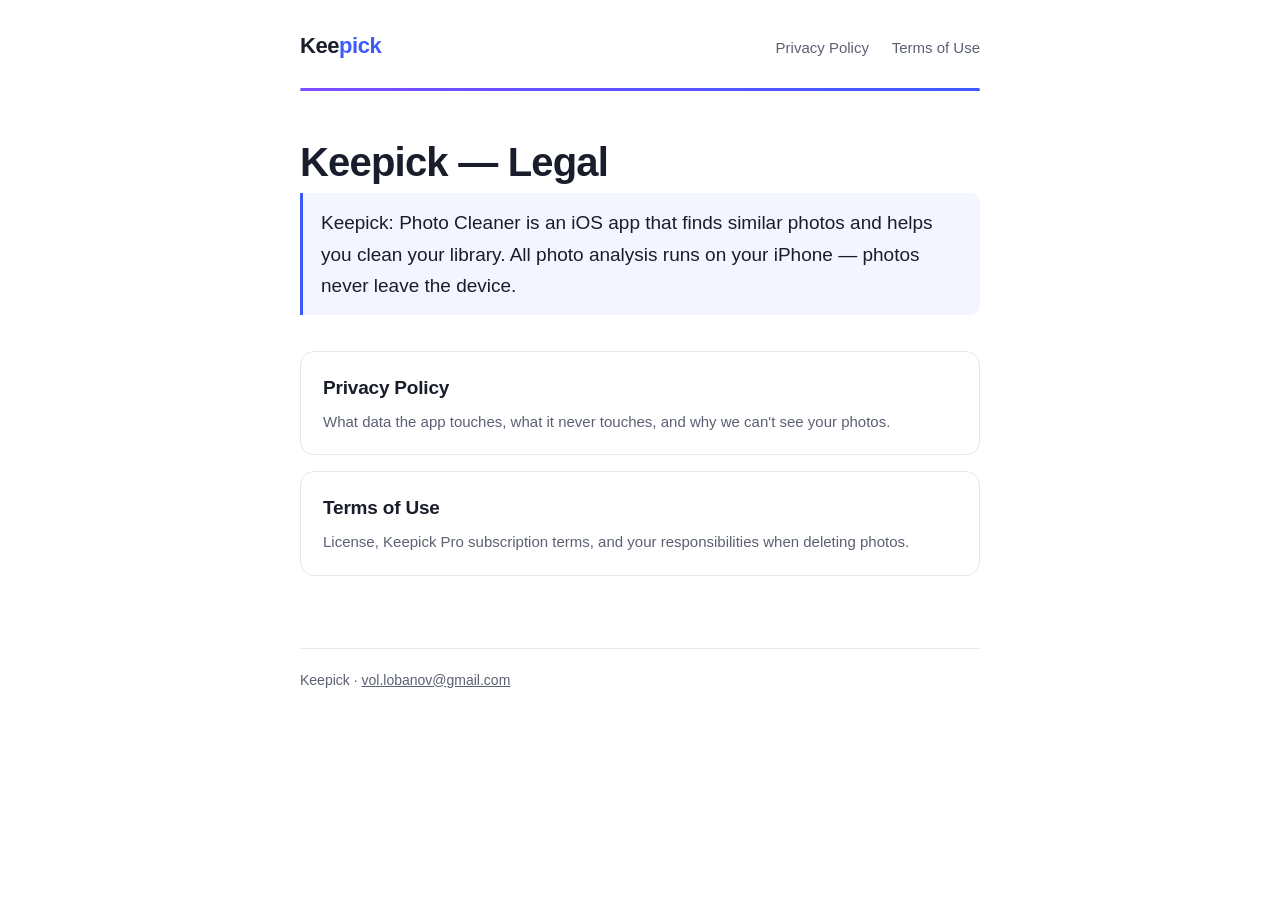
==== index.html @ 0975bb9a "Legal pages as a GitHub Pages site (index, privacy, terms)" ====
<!doctype html>
<html lang="en">
<head>
<meta charset="utf-8">
<meta name="viewport" content="width=device-width, initial-scale=1">
<title>Keepick — Legal</title>
<meta name="description" content="Privacy Policy and Terms of Use for Keepick: Photo Cleaner.">
<link rel="stylesheet" href="style.css">
</head>
<body>
<div class="wrap">
  <header class="site">
    <a class="wordmark" href="./">Kee<span>pick</span></a>
    <nav class="site">
      <a href="privacy.html">Privacy Policy</a>
      <a href="terms.html">Terms of Use</a>
    </nav>
  </header>
  <hr class="rule">

  <h1>Keepick — Legal</h1>
  <p class="lead">Keepick: Photo Cleaner is an iOS app that finds similar photos and helps you clean your library. All photo analysis runs on your iPhone — photos never leave the device.</p>

  <div class="cards">
    <a class="card" href="privacy.html">
      <h2>Privacy Policy</h2>
      <p>What data the app touches, what it never touches, and why we can't see your photos.</p>
    </a>
    <a class="card" href="terms.html">
      <h2>Terms of Use</h2>
      <p>License, Keepick Pro subscription terms, and your responsibilities when deleting photos.</p>
    </a>
  </div>

  <footer class="site">
    Keepick · <a href="mailto:vol.lobanov@gmail.com">vol.lobanov@gmail.com</a>
  </footer>
</div>
</body>
</html>
---- style.css ----
:root {
  color-scheme: light dark;
  --bg: #ffffff;
  --ink: #1a1d2b;
  --muted: #5b6172;
  --line: #e6e8f0;
  --accent: #3d5afe;
  --accent2: #7c4dff;
}
@media (prefers-color-scheme: dark) {
  :root {
    --bg: #12141f;
    --ink: #e9ebf5;
    --muted: #9aa1b8;
    --line: #2a2e42;
    --accent: #6c86ff;
    --accent2: #9d7bff;
  }
}
* { box-sizing: border-box; }
body {
  margin: 0;
  background: var(--bg);
  color: var(--ink);
  font: 17px/1.65 -apple-system, BlinkMacSystemFont, "Segoe UI", Roboto, sans-serif;
  padding: 0 20px 80px;
}
.wrap { max-width: 680px; margin: 0 auto; }
header.site {
  padding: 28px 0 0;
  display: flex;
  align-items: baseline;
  justify-content: space-between;
  gap: 16px;
  flex-wrap: wrap;
}
.wordmark {
  font-size: 22px;
  font-weight: 800;
  letter-spacing: -0.02em;
  text-decoration: none;
  color: var(--ink);
}
.wordmark span { color: var(--accent); }
nav.site a {
  color: var(--muted);
  text-decoration: none;
  font-size: 15px;
  margin-left: 18px;
}
nav.site a:hover { color: var(--accent); }
.rule {
  height: 3px;
  border: 0;
  border-radius: 2px;
  margin: 24px 0 48px;
  background: linear-gradient(90deg, var(--accent2), var(--accent));
}
h1 {
  font-size: clamp(30px, 6vw, 40px);
  line-height: 1.15;
  letter-spacing: -0.02em;
  margin: 0 0 8px;
}
.date { color: var(--muted); font-size: 15px; margin: 0 0 36px; }
h2 {
  font-size: 21px;
  letter-spacing: -0.01em;
  margin: 40px 0 10px;
}
p, li { color: var(--ink); }
p { margin: 0 0 14px; }
ul { margin: 0 0 14px; padding-left: 24px; }
li { margin-bottom: 6px; }
li::marker { color: var(--accent); }
a { color: var(--accent); }
strong { font-weight: 650; }
.lead {
  font-size: 19px;
  padding: 14px 18px;
  border-left: 3px solid var(--accent);
  background: color-mix(in srgb, var(--accent) 6%, var(--bg));
  border-radius: 0 10px 10px 0;
  margin: 0 0 32px;
}
footer.site {
  margin-top: 72px;
  padding-top: 20px;
  border-top: 1px solid var(--line);
  color: var(--muted);
  font-size: 14px;
}
footer.site a { color: var(--muted); }
.cards { display: grid; gap: 16px; margin-top: 36px; }
.card {
  display: block;
  padding: 20px 22px;
  border: 1px solid var(--line);
  border-radius: 14px;
  text-decoration: none;
  color: var(--ink);
}
.card:hover { border-color: var(--accent); }
.card h2 { margin: 0 0 6px; font-size: 19px; }
.card p { margin: 0; color: var(--muted); font-size: 15px; }
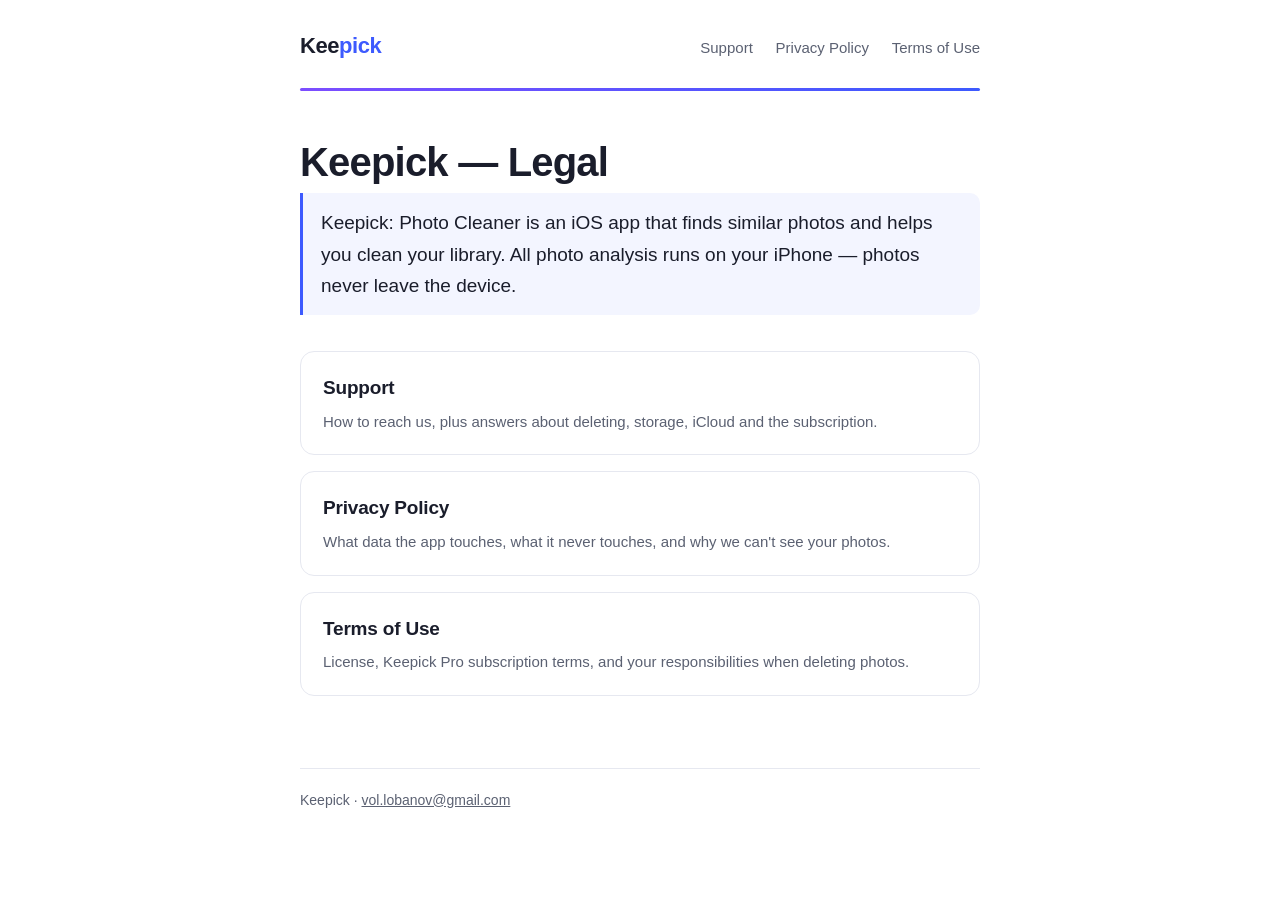
==== commit fa9384c4: "Support page (the App Store Support URL) Every app record needs a Support URL, and the site had only" ====
--- a/index.html
+++ b/index.html
@@ -12,6 +12,7 @@
   <header class="site">
     <a class="wordmark" href="./">Kee<span>pick</span></a>
     <nav class="site">
+      <a href="support.html">Support</a>
       <a href="privacy.html">Privacy Policy</a>
       <a href="terms.html">Terms of Use</a>
     </nav>
@@ -22,6 +23,10 @@
   <p class="lead">Keepick: Photo Cleaner is an iOS app that finds similar photos and helps you clean your library. All photo analysis runs on your iPhone — photos never leave the device.</p>
 
   <div class="cards">
+    <a class="card" href="support.html">
+      <h2>Support</h2>
+      <p>How to reach us, plus answers about deleting, storage, iCloud and the subscription.</p>
+    </a>
     <a class="card" href="privacy.html">
       <h2>Privacy Policy</h2>
       <p>What data the app touches, what it never touches, and why we can't see your photos.</p>
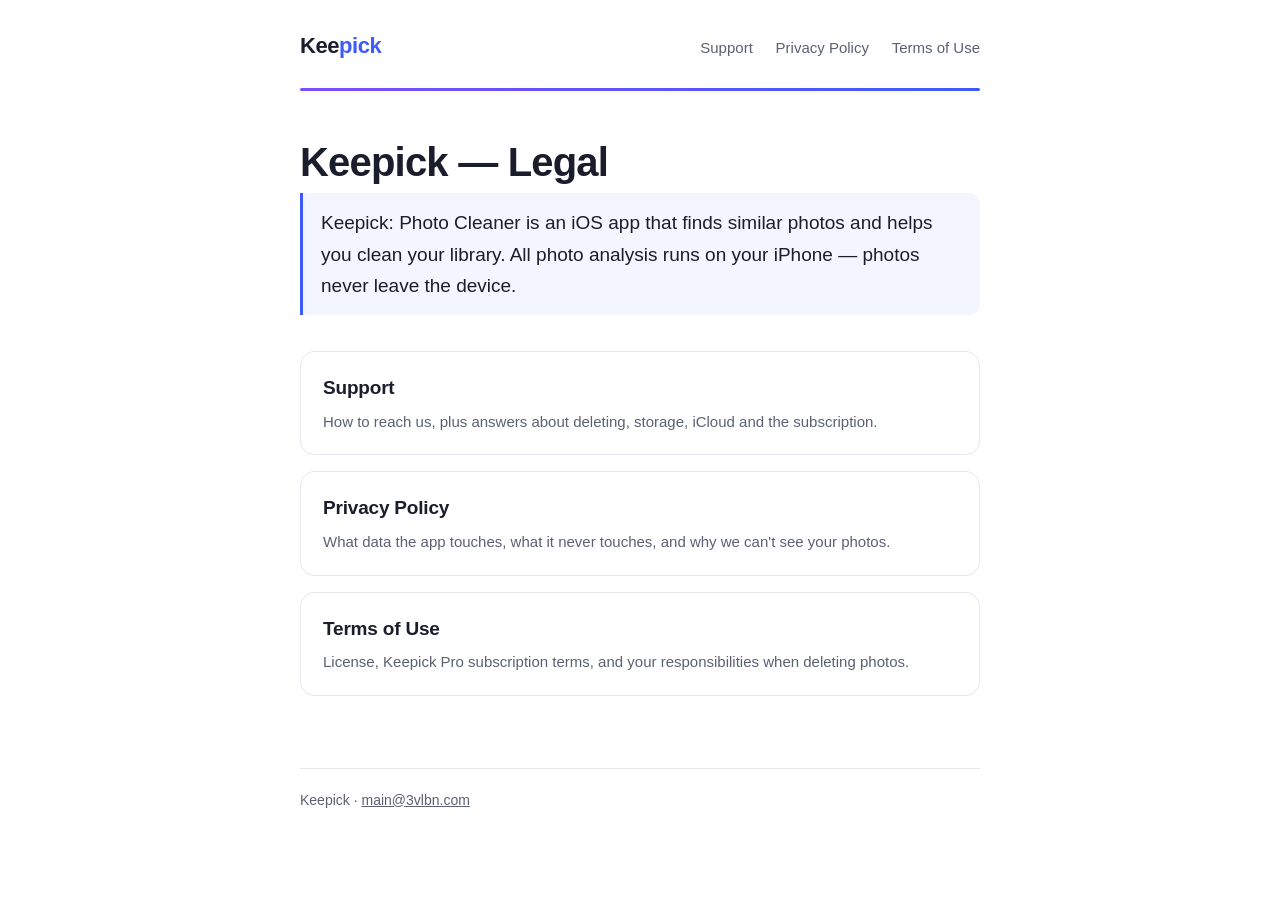
==== commit 16831ffc: "Contact address: main@3vlbn.com" ====
--- a/index.html
+++ b/index.html
@@ -38,7 +38,7 @@
   </div>
 
   <footer class="site">
-    Keepick · <a href="mailto:vol.lobanov@gmail.com">vol.lobanov@gmail.com</a>
+    Keepick · <a href="mailto:main@3vlbn.com">main@3vlbn.com</a>
   </footer>
 </div>
 </body>
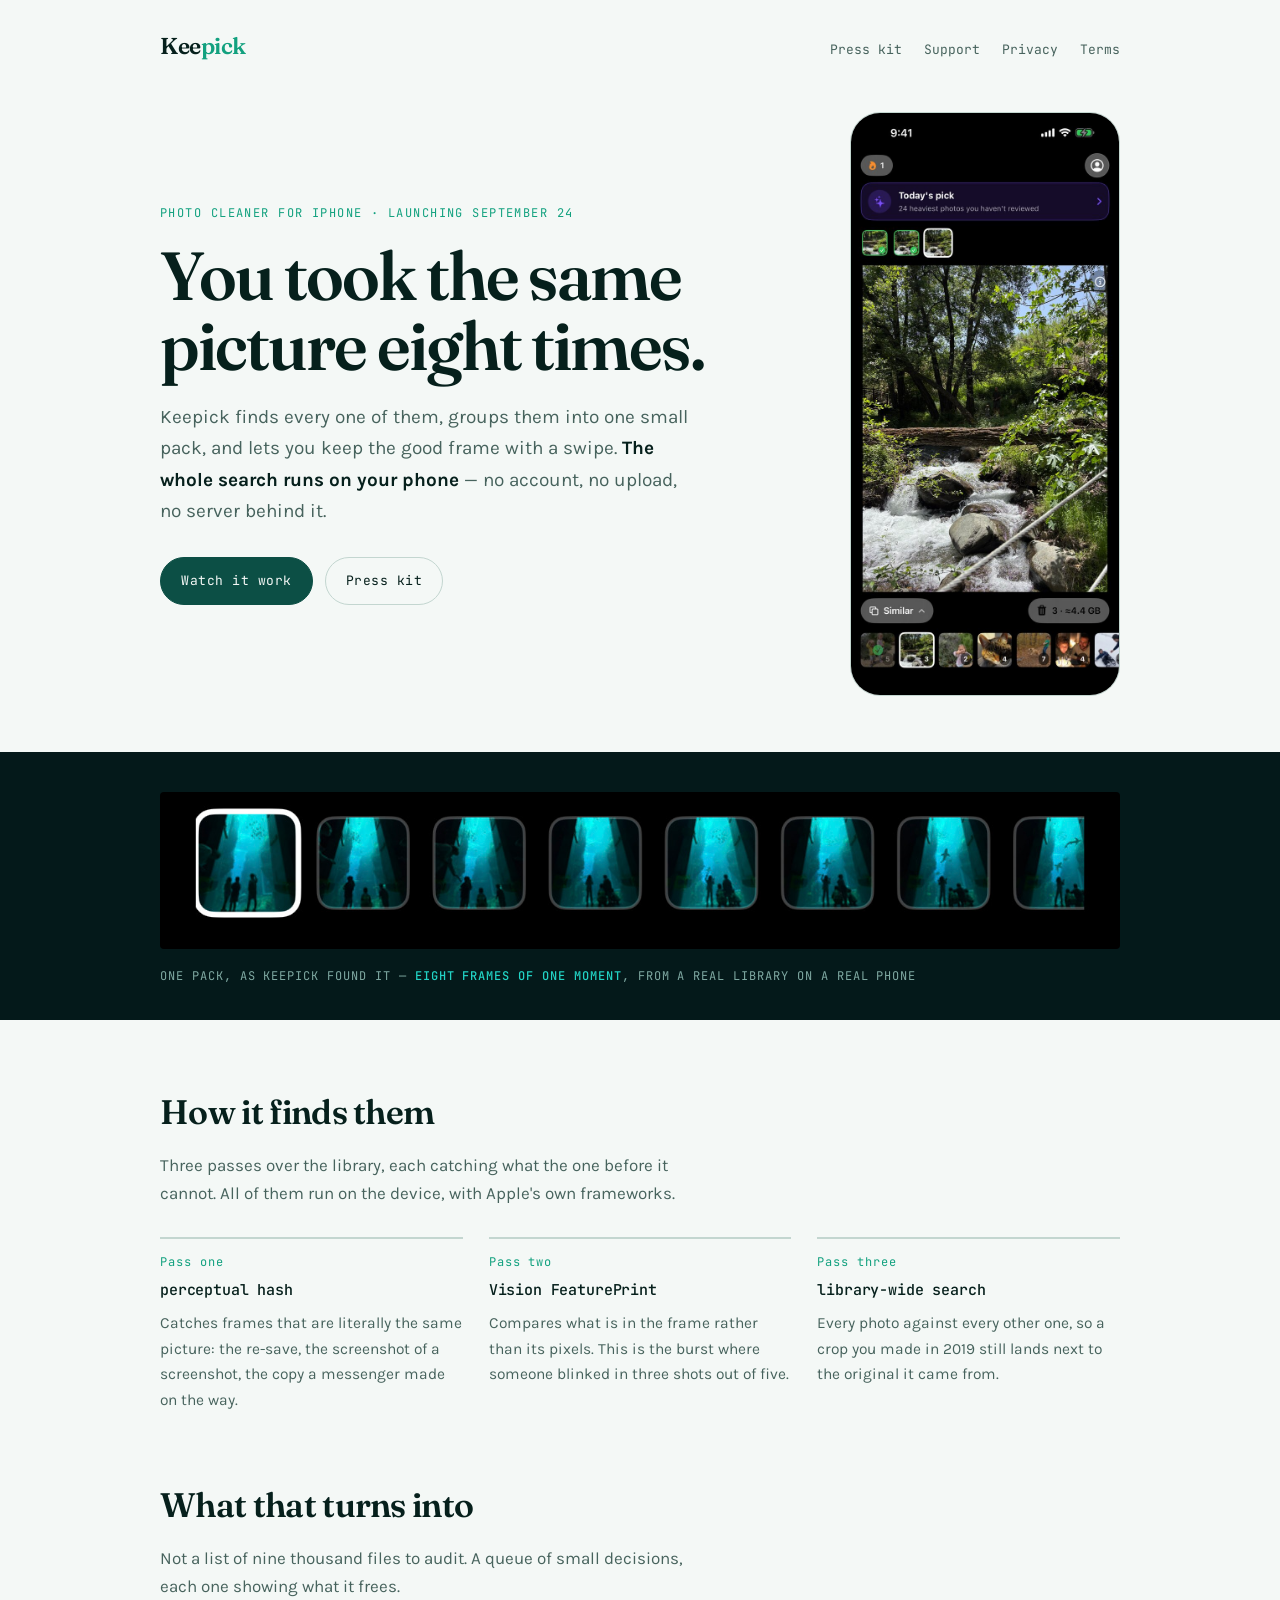
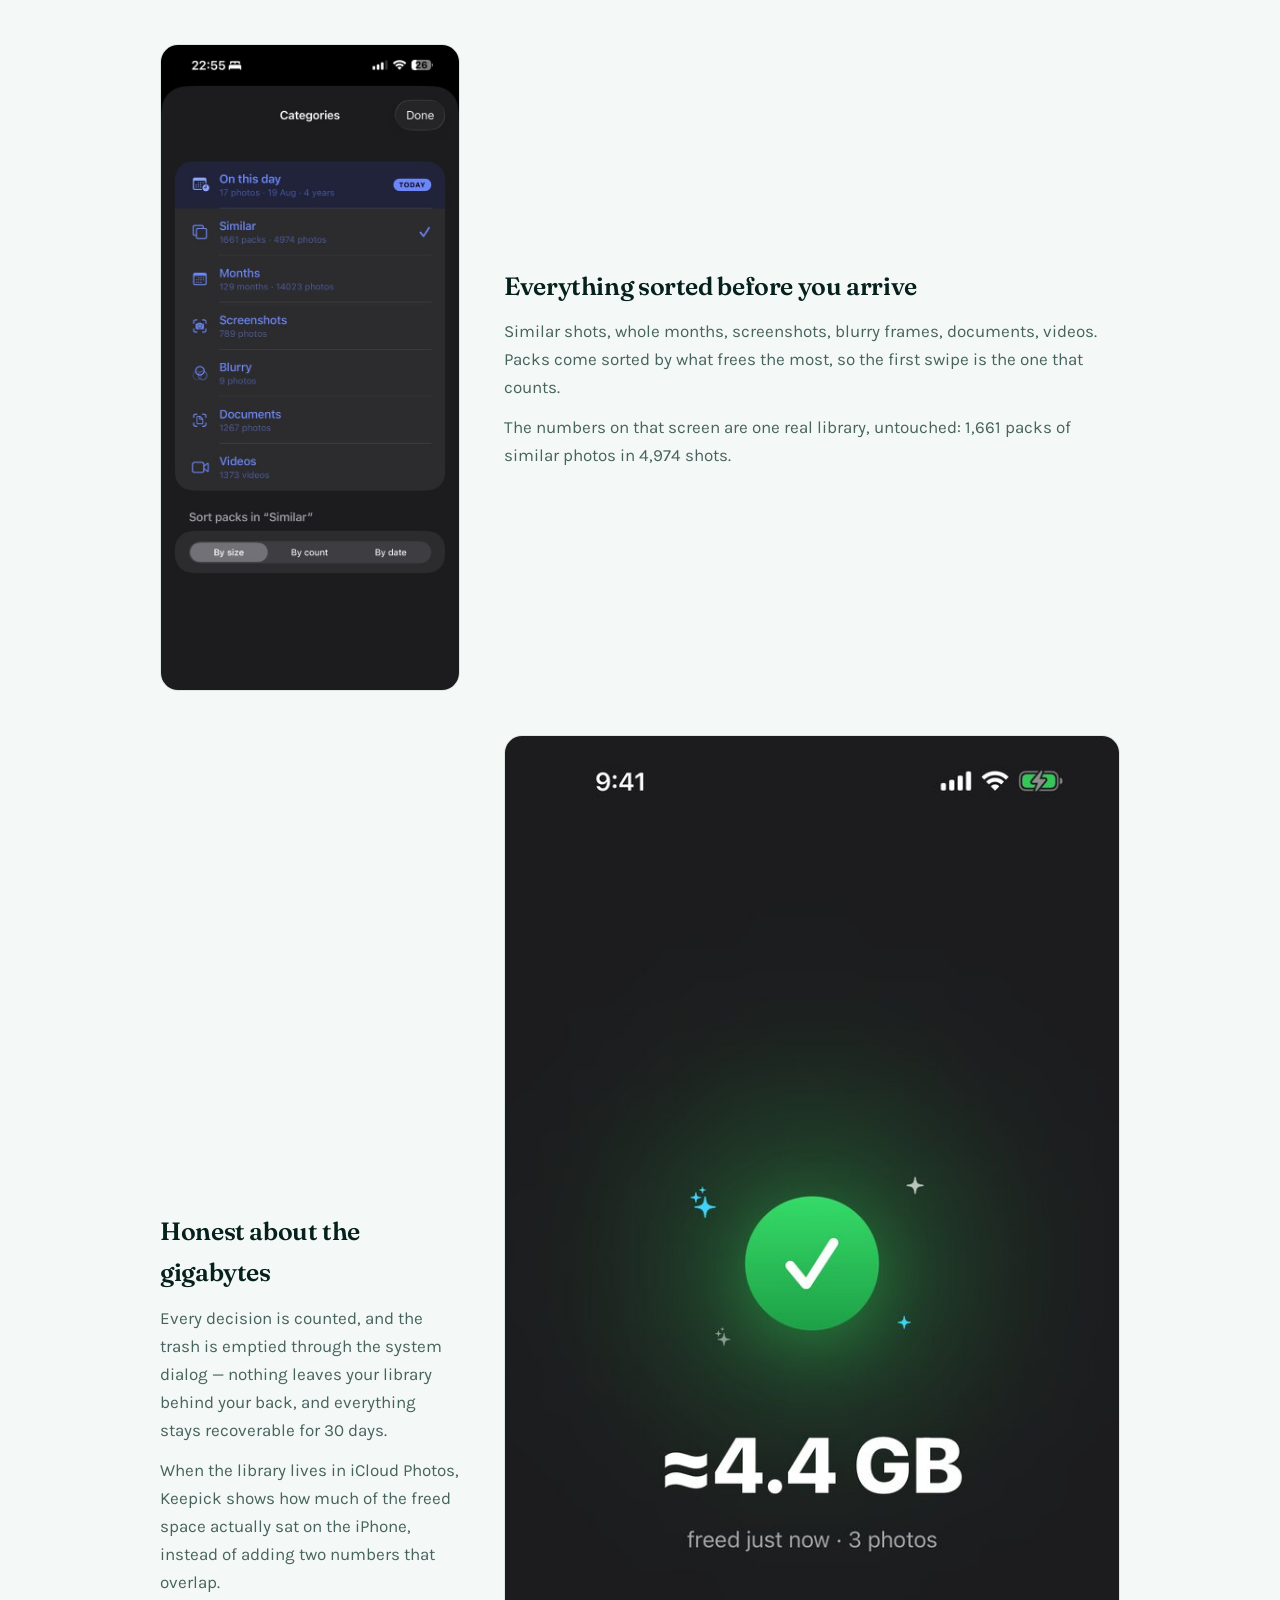
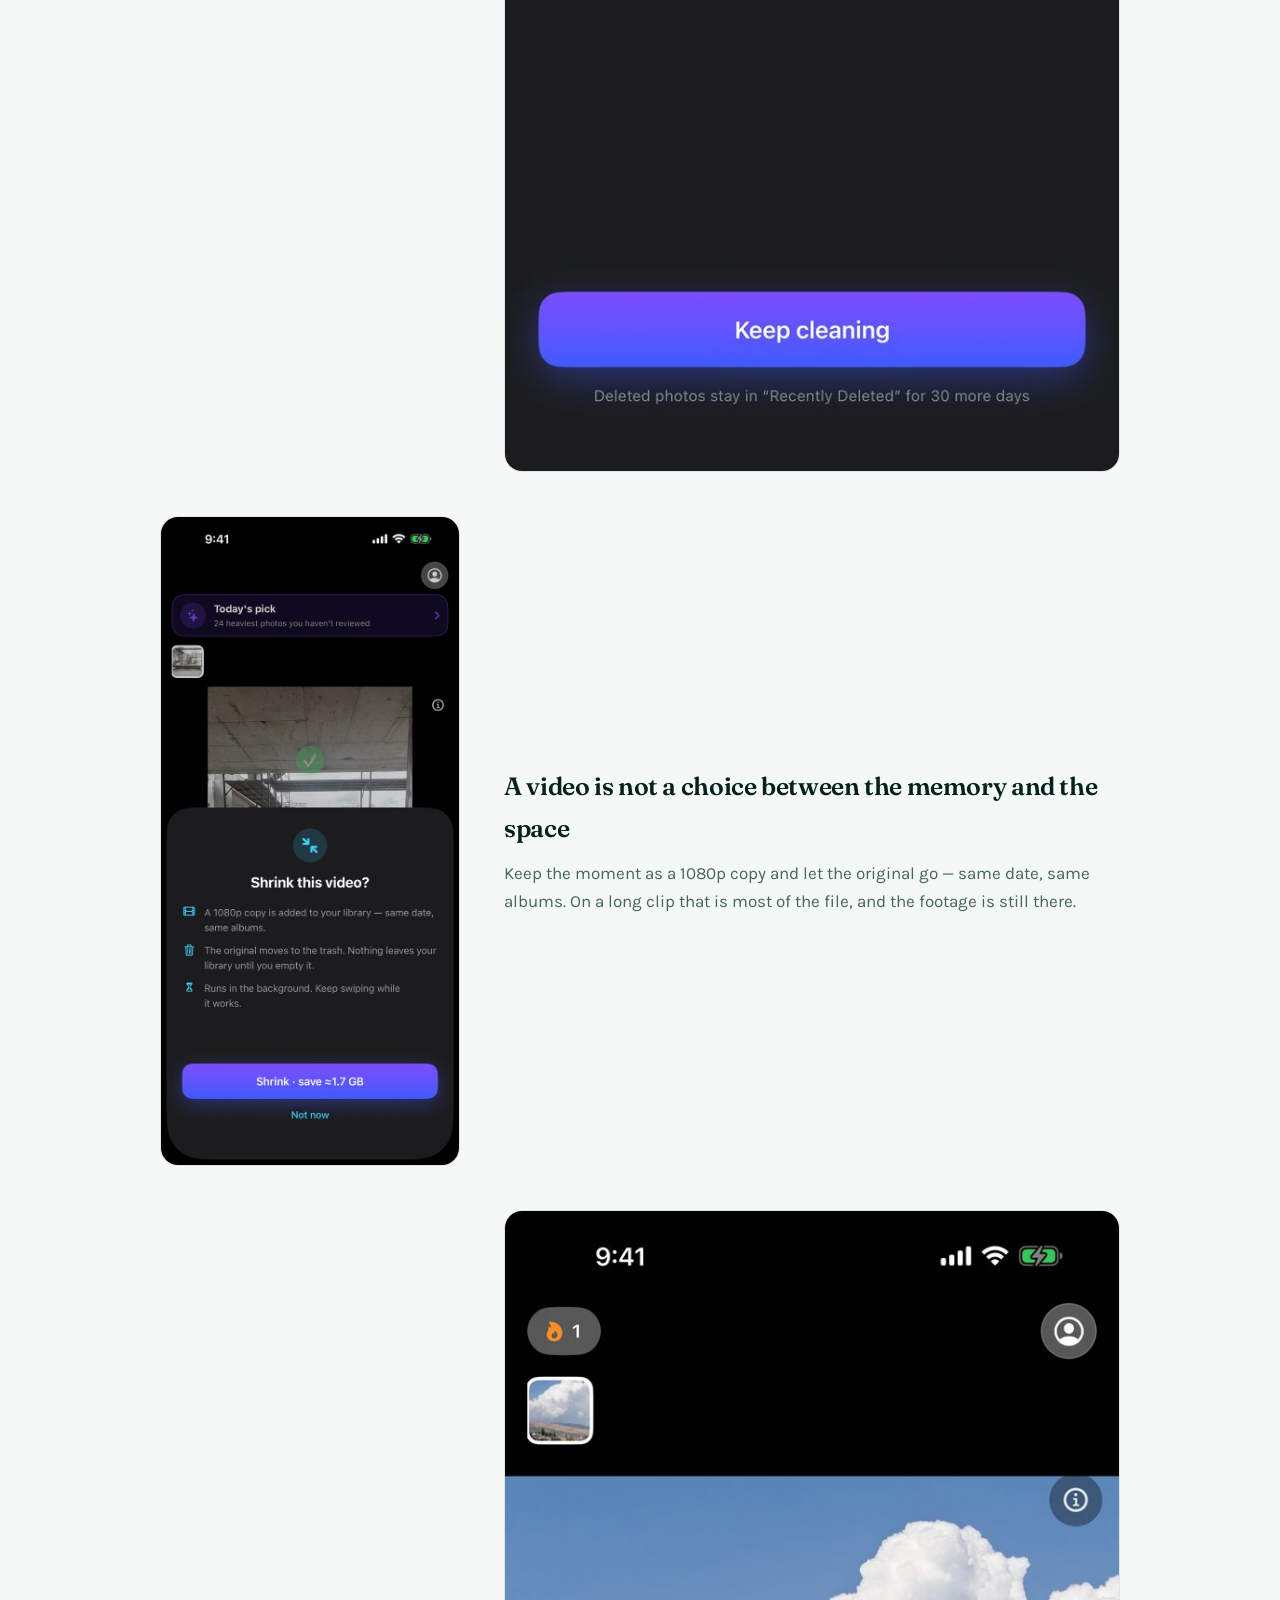
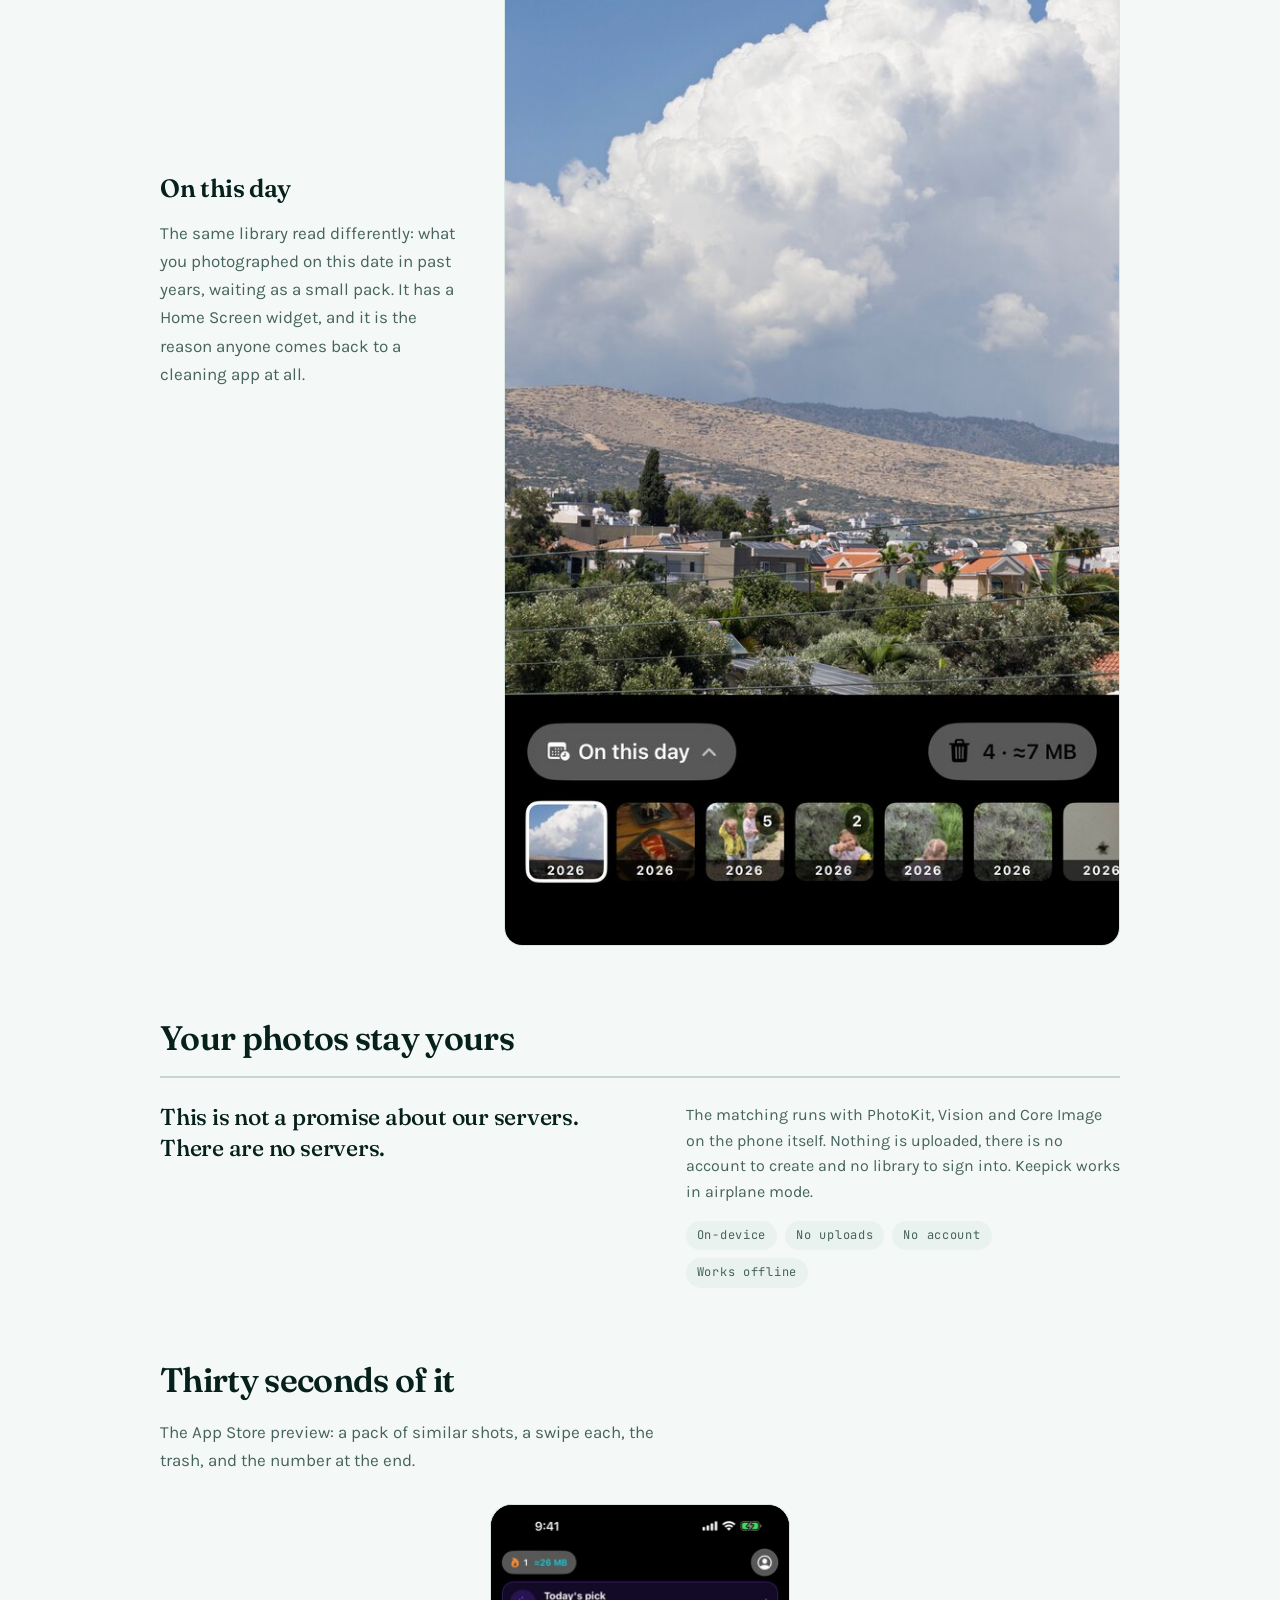
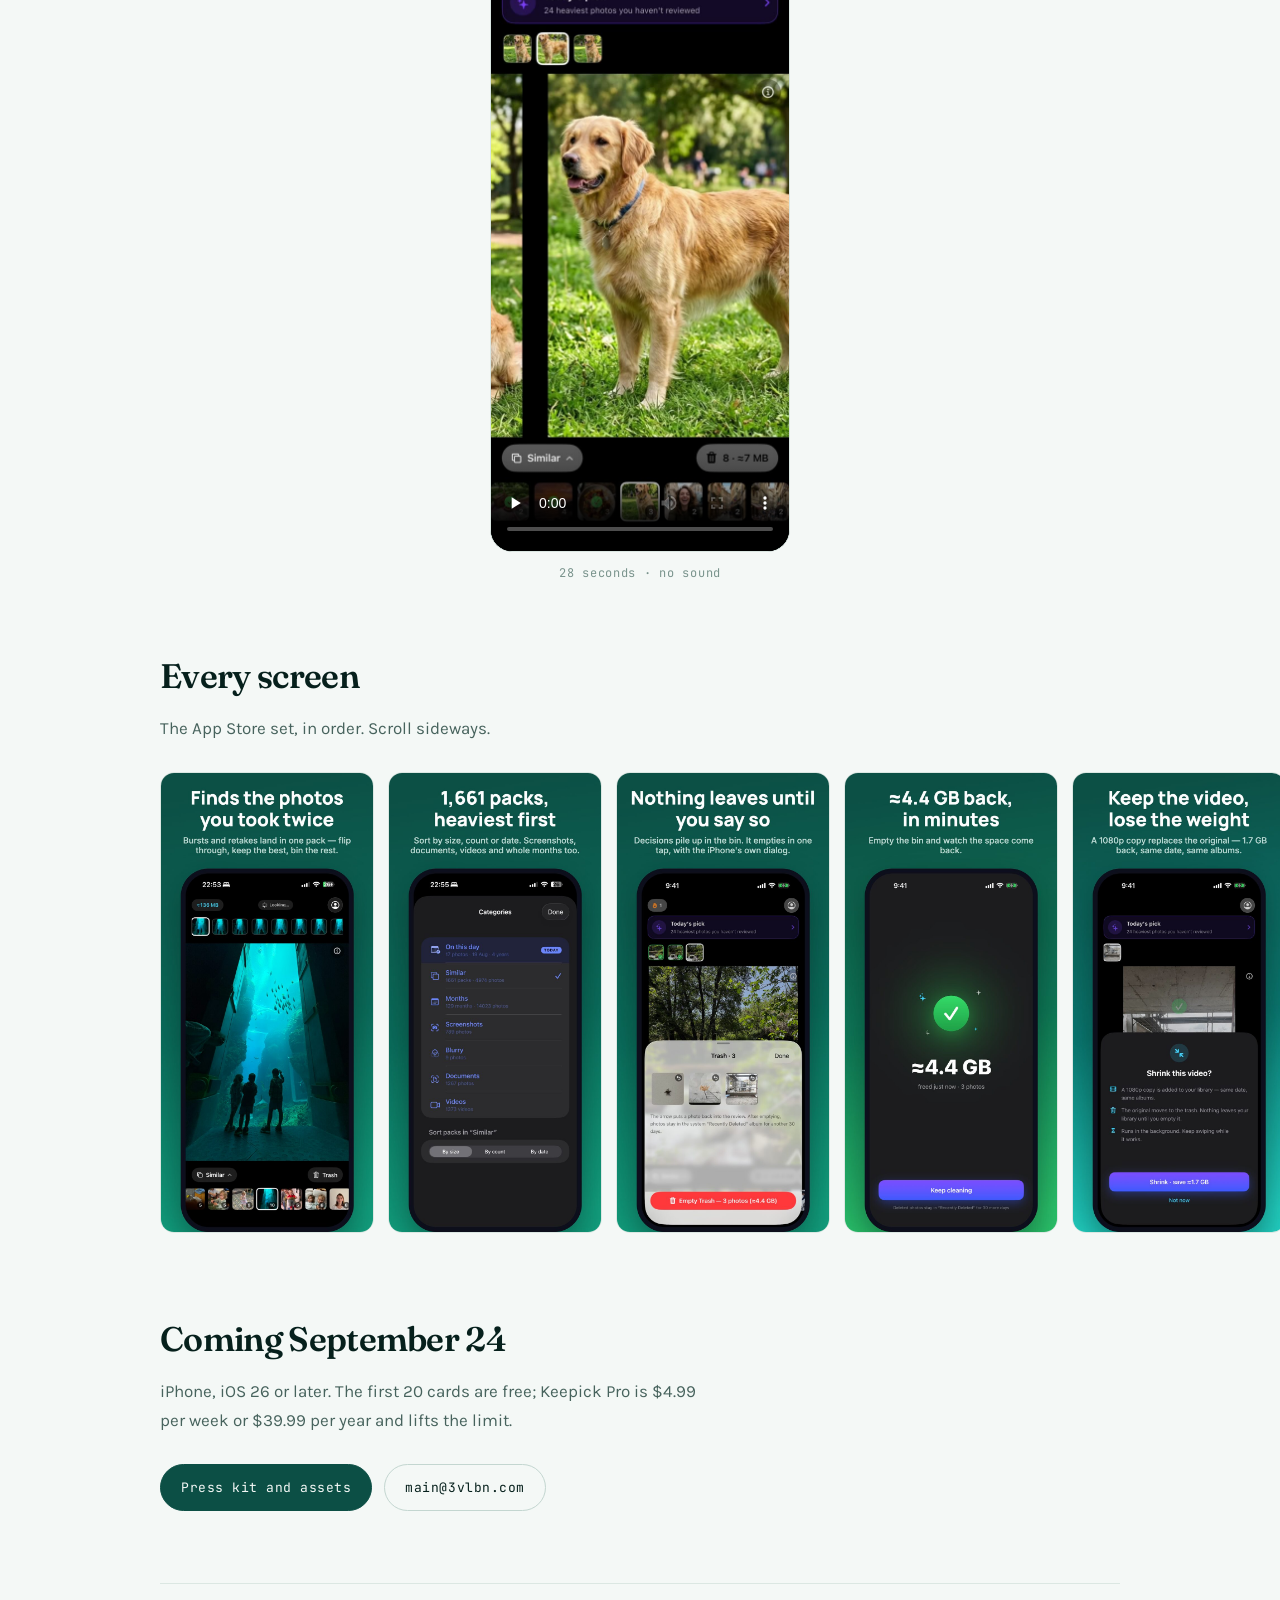
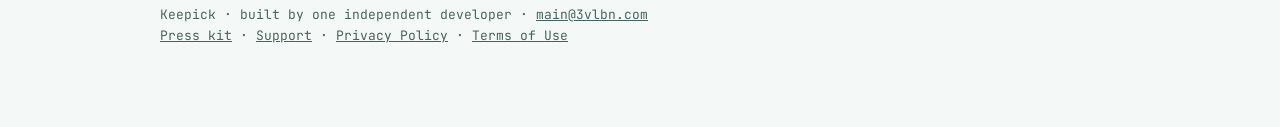
==== commit 502d4c47: "Сайт вместо трёх юридических страниц: продукт, пресс-кит и материалы Ссылка на материалы нужна заявк" ====
--- a/index.html
+++ b/index.html
@@ -3,43 +3,180 @@
 <head>
 <meta charset="utf-8">
 <meta name="viewport" content="width=device-width, initial-scale=1">
-<title>Keepick — Legal</title>
-<meta name="description" content="Privacy Policy and Terms of Use for Keepick: Photo Cleaner.">
+<title>Keepick — the photo cleaner that runs on your phone</title>
+<meta name="description" content="Keepick finds near-duplicate photos, screenshots and heavy videos in your iPhone library and clears them one swipe at a time. All analysis runs on device: no account, no upload, no server.">
+<meta property="og:title" content="Keepick — the photo cleaner that runs on your phone">
+<meta property="og:description" content="Eight frames of one moment, found on device and cleared with one swipe.">
+<meta property="og:image" content="https://vlaloban.github.io/keepick-legal/assets/screens/01-similar.jpg">
+<meta property="og:type" content="website">
+<meta name="twitter:card" content="summary_large_image">
+<link rel="icon" href="assets/favicon.png">
+<link rel="apple-touch-icon" href="assets/favicon.png">
+<link rel="preconnect" href="https://fonts.googleapis.com">
+<link rel="preconnect" href="https://fonts.gstatic.com" crossorigin>
+<link rel="stylesheet" href="https://fonts.googleapis.com/css2?family=Fraunces:opsz,wght@9..144,500;9..144,600&family=Karla:wght@400;500;700&family=JetBrains+Mono:wght@400;500&display=swap">
 <link rel="stylesheet" href="style.css">
 </head>
 <body>
-<div class="wrap">
+
+<div class="wrap wide">
   <header class="site">
     <a class="wordmark" href="./">Kee<span>pick</span></a>
     <nav class="site">
+      <a href="press.html">Press kit</a>
       <a href="support.html">Support</a>
-      <a href="privacy.html">Privacy Policy</a>
-      <a href="terms.html">Terms of Use</a>
+      <a href="privacy.html">Privacy</a>
+      <a href="terms.html">Terms</a>
     </nav>
   </header>
-  <hr class="rule">
 
-  <h1>Keepick — Legal</h1>
-  <p class="lead">Keepick: Photo Cleaner is an iOS app that finds similar photos and helps you clean your library. All photo analysis runs on your iPhone — photos never leave the device.</p>
+  <section class="hero">
+    <div class="hero-copy">
+      <p class="eyebrow">Photo cleaner for iPhone · Launching September 24</p>
+      <h1>You took the same picture eight times.</h1>
+      <p class="sub">Keepick finds every one of them, groups them into one small pack, and lets you keep the good frame with a swipe. <b>The whole search runs on your phone</b> — no account, no upload, no server behind it.</p>
+      <div class="actions">
+        <a class="btn" href="#preview">Watch it work</a>
+        <a class="btn ghost" href="press.html">Press kit</a>
+      </div>
+    </div>
+    <figure class="phone">
+      <img src="assets/app/review.jpg" width="640" height="1391" alt="The Keepick review screen: one photograph filling the screen, with the pack of similar shots above it.">
+    </figure>
+  </section>
+</div>
 
-  <div class="cards">
-    <a class="card" href="support.html">
-      <h2>Support</h2>
-      <p>How to reach us, plus answers about deleting, storage, iCloud and the subscription.</p>
-    </a>
-    <a class="card" href="privacy.html">
-      <h2>Privacy Policy</h2>
-      <p>What data the app touches, what it never touches, and why we can't see your photos.</p>
-    </a>
-    <a class="card" href="terms.html">
-      <h2>Terms of Use</h2>
-      <p>License, Keepick Pro subscription terms, and your responsibilities when deleting photos.</p>
-    </a>
+<div class="band">
+  <div class="band-inner">
+    <figure>
+      <img src="assets/rail.jpg" width="1290" height="210" alt="A row of eight nearly identical photographs of the same aquarium tunnel, the first one outlined as the frame being kept.">
+      <figcaption>One pack, as Keepick found it — <b>eight frames of one moment</b>, from a real library on a real phone</figcaption>
+    </figure>
   </div>
+</div>
+
+<div class="wrap wide">
+
+  <section class="section">
+    <h2>How it finds them</h2>
+    <p class="intro">Three passes over the library, each catching what the one before it cannot. All of them run on the device, with Apple's own frameworks.</p>
+    <div class="passes">
+      <div class="pass">
+        <span class="tag">Pass one</span>
+        <h3>perceptual hash</h3>
+        <p>Catches frames that are literally the same picture: the re-save, the screenshot of a screenshot, the copy a messenger made on the way.</p>
+      </div>
+      <div class="pass">
+        <span class="tag">Pass two</span>
+        <h3>Vision FeaturePrint</h3>
+        <p>Compares what is in the frame rather than its pixels. This is the burst where someone blinked in three shots out of five.</p>
+      </div>
+      <div class="pass">
+        <span class="tag">Pass three</span>
+        <h3>library-wide search</h3>
+        <p>Every photo against every other one, so a crop you made in 2019 still lands next to the original it came from.</p>
+      </div>
+    </div>
+  </section>
+
+  <section class="section">
+    <h2>What that turns into</h2>
+    <p class="intro">Not a list of nine thousand files to audit. A queue of small decisions, each one showing what it frees.</p>
+
+    <div class="feature">
+      <figure class="shot"><img src="assets/app/categories.jpg" alt="The Categories screen on a real phone: Similar with 1,661 packs, Months with 14,023 photos, Screenshots, Blurry, Documents and Videos." loading="lazy"></figure>
+      <div>
+        <h3>Everything sorted before you arrive</h3>
+        <p>Similar shots, whole months, screenshots, blurry frames, documents, videos. Packs come sorted by what frees the most, so the first swipe is the one that counts.</p>
+        <p>The numbers on that screen are one real library, untouched: 1,661 packs of similar photos in 4,974 shots.</p>
+      </div>
+    </div>
+
+    <div class="feature flip">
+      <figure class="shot"><img src="assets/app/freed.jpg" alt="The results screen showing roughly 4.4 gigabytes freed just now." loading="lazy"></figure>
+      <div>
+        <h3>Honest about the gigabytes</h3>
+        <p>Every decision is counted, and the trash is emptied through the system dialog — nothing leaves your library behind your back, and everything stays recoverable for 30 days.</p>
+        <p>When the library lives in iCloud Photos, Keepick shows how much of the freed space actually sat on the iPhone, instead of adding two numbers that overlap.</p>
+      </div>
+    </div>
+
+    <div class="feature">
+      <figure class="shot"><img src="assets/app/shrink.jpg" alt="The Shrink this video sheet: a 1080p copy is added to the library, the original moves to the trash." loading="lazy"></figure>
+      <div>
+        <h3>A video is not a choice between the memory and the space</h3>
+        <p>Keep the moment as a 1080p copy and let the original go — same date, same albums. On a long clip that is most of the file, and the footage is still there.</p>
+      </div>
+    </div>
+
+    <div class="feature flip">
+      <figure class="shot"><img src="assets/app/on-this-day.jpg" alt="The On this day pack, showing photos taken on the same date in past years." loading="lazy"></figure>
+      <div>
+        <h3>On this day</h3>
+        <p>The same library read differently: what you photographed on this date in past years, waiting as a small pack. It has a Home Screen widget, and it is the reason anyone comes back to a cleaning app at all.</p>
+      </div>
+    </div>
+  </section>
+
+  <section class="section">
+    <h2>Your photos stay yours</h2>
+    <div class="statement">
+      <p>This is not a promise about our servers. There are no servers.</p>
+      <div>
+        <p class="detail">The matching runs with PhotoKit, Vision and Core Image on the phone itself. Nothing is uploaded, there is no account to create and no library to sign into. Keepick works in airplane mode.</p>
+        <ul class="chips">
+          <li>On-device</li>
+          <li>No uploads</li>
+          <li>No account</li>
+          <li>Works offline</li>
+        </ul>
+      </div>
+    </div>
+  </section>
+
+  <section class="section" id="preview">
+    <h2>Thirty seconds of it</h2>
+    <p class="intro">The App Store preview: a pack of similar shots, a swipe each, the trash, and the number at the end.</p>
+    <figure class="player">
+      <video controls preload="none" playsinline poster="assets/keepick-preview-poster.jpg" width="886" height="1920">
+        <source src="assets/keepick-preview.mp4" type="video/mp4">
+        Your browser cannot play this video. <a href="assets/keepick-preview.mp4">Download it instead.</a>
+      </video>
+      <figcaption>28 seconds · no sound</figcaption>
+    </figure>
+  </section>
+
+  <section class="section">
+    <h2>Every screen</h2>
+    <p class="intro">The App Store set, in order. Scroll sideways.</p>
+  </section>
+</div>
+
+<div class="gallery">
+  <img src="assets/screens/01-similar.jpg" alt="Finding similar photos." loading="lazy">
+  <img src="assets/screens/02-packs.jpg" alt="Categories and packs." loading="lazy">
+  <img src="assets/screens/03-trash.jpg" alt="The trash, with the delete confirmation." loading="lazy">
+  <img src="assets/screens/04-freed.jpg" alt="Space freed." loading="lazy">
+  <img src="assets/screens/05-shrink.jpg" alt="Shrinking a video." loading="lazy">
+  <img src="assets/screens/06-on-this-day.jpg" alt="On this day." loading="lazy">
+  <img src="assets/screens/07-privacy.jpg" alt="The swipe review." loading="lazy">
+</div>
+
+<div class="wrap wide">
+  <section class="section">
+    <h2>Coming September 24</h2>
+    <p class="intro">iPhone, iOS 26 or later. The first 20 cards are free; Keepick Pro is $4.99 per week or $39.99 per year and lifts the limit.</p>
+    <div class="actions">
+      <a class="btn" href="press.html">Press kit and assets</a>
+      <a class="btn ghost" href="mailto:main@3vlbn.com">main@3vlbn.com</a>
+    </div>
+  </section>
 
   <footer class="site">
-    Keepick · <a href="mailto:main@3vlbn.com">main@3vlbn.com</a>
+    Keepick · built by one independent developer · <a href="mailto:main@3vlbn.com">main@3vlbn.com</a><br>
+    <a href="press.html">Press kit</a> · <a href="support.html">Support</a> · <a href="privacy.html">Privacy Policy</a> · <a href="terms.html">Terms of Use</a>
   </footer>
 </div>
+
 </body>
 </html>
--- a/style.css
+++ b/style.css
@@ -1,31 +1,72 @@
+/* Keepick — site styles.
+   Palette is the App Store listing's: deep teal ground, turquoise highlight,
+   emerald for anything kept. Type has three roles: Fraunces speaks about
+   photographs, Karla carries the text, the mono face carries machine facts. */
+
 :root {
   color-scheme: light dark;
-  --bg: #ffffff;
-  --ink: #1a1d2b;
-  --muted: #5b6172;
-  --line: #e6e8f0;
-  --accent: #3d5afe;
-  --accent2: #7c4dff;
-}
+
+  --paper: #F4F8F6;
+  --surface: #FFFFFF;
+  --surface-2: #E9F2EE;
+  --ink: #06201C;
+  --ink-2: #47635D;
+  --ink-3: #7A948D;
+  --line: #DBE7E2;
+  --line-2: #C3D6D0;
+
+  --deep: #0C4F45;
+  --jade: #0A6E5C;
+  --turq: #12A17F;
+  --turq-bright: #22D3C5;
+  --emerald: #1E9E58;
+  --abyss: #04191A;
+  --wash: #EAFBF5;
+
+  --display: "Fraunces", "Iowan Old Style", Charter, Georgia, serif;
+  --body: "Karla", -apple-system, BlinkMacSystemFont, "Segoe UI", Roboto, sans-serif;
+  --mono: "JetBrains Mono", ui-monospace, "SF Mono", Menlo, Consolas, monospace;
+}
+
 @media (prefers-color-scheme: dark) {
   :root {
-    --bg: #12141f;
-    --ink: #e9ebf5;
-    --muted: #9aa1b8;
-    --line: #2a2e42;
-    --accent: #6c86ff;
-    --accent2: #9d7bff;
+    --paper: #041614;
+    --surface: #0A2320;
+    --surface-2: #0E2C28;
+    --ink: #E9F6F1;
+    --ink-2: #92B2AB;
+    --ink-3: #6B8B84;
+    --line: #16332E;
+    --line-2: #23443E;
+
+    --deep: #7FE0D0;
+    --jade: #3EDCC6;
+    --turq: #22D3C5;
+    --turq-bright: #22D3C5;
+    --emerald: #4BD98A;
+    --abyss: #02100F;
+    --wash: #0C2A26;
   }
 }
+
 * { box-sizing: border-box; }
+
 body {
   margin: 0;
-  background: var(--bg);
+  background: var(--paper);
   color: var(--ink);
-  font: 17px/1.65 -apple-system, BlinkMacSystemFont, "Segoe UI", Roboto, sans-serif;
+  font-family: var(--body);
+  font-size: 17px;
+  line-height: 1.65;
   padding: 0 20px 80px;
-}
+  -webkit-font-smoothing: antialiased;
+}
+
 .wrap { max-width: 680px; margin: 0 auto; }
+.wrap.wide { max-width: 960px; }
+
+/* ---------- site chrome, shared with the legal pages ---------- */
+
 header.site {
   padding: 28px 0 0;
   display: flex;
@@ -35,62 +76,79 @@
   flex-wrap: wrap;
 }
 .wordmark {
-  font-size: 22px;
-  font-weight: 800;
+  font-family: var(--display);
+  font-size: 23px;
+  font-weight: 600;
   letter-spacing: -0.02em;
   text-decoration: none;
   color: var(--ink);
 }
-.wordmark span { color: var(--accent); }
+.wordmark span { color: var(--turq); }
 nav.site a {
-  color: var(--muted);
+  font-family: var(--mono);
+  color: var(--ink-2);
   text-decoration: none;
-  font-size: 15px;
+  font-size: 13px;
   margin-left: 18px;
 }
-nav.site a:hover { color: var(--accent); }
+nav.site a:hover, nav.site a:focus-visible { color: var(--jade); }
 .rule {
   height: 3px;
   border: 0;
   border-radius: 2px;
   margin: 24px 0 48px;
-  background: linear-gradient(90deg, var(--accent2), var(--accent));
-}
+  background: linear-gradient(90deg, var(--deep), var(--turq-bright));
+}
+
 h1 {
-  font-size: clamp(30px, 6vw, 40px);
-  line-height: 1.15;
+  font-family: var(--display);
+  font-size: clamp(32px, 6vw, 44px);
+  font-weight: 600;
+  line-height: 1.1;
   letter-spacing: -0.02em;
   margin: 0 0 8px;
-}
-.date { color: var(--muted); font-size: 15px; margin: 0 0 36px; }
+  text-wrap: balance;
+}
 h2 {
-  font-size: 21px;
+  font-family: var(--display);
+  font-weight: 600;
+  font-size: 23px;
   letter-spacing: -0.01em;
   margin: 40px 0 10px;
+}
+.date {
+  font-family: var(--mono);
+  color: var(--ink-2);
+  font-size: 13px;
+  margin: 0 0 36px;
 }
 p, li { color: var(--ink); }
 p { margin: 0 0 14px; }
 ul { margin: 0 0 14px; padding-left: 24px; }
 li { margin-bottom: 6px; }
-li::marker { color: var(--accent); }
-a { color: var(--accent); }
-strong { font-weight: 650; }
+li::marker { color: var(--turq); }
+a { color: var(--jade); }
+strong { font-weight: 700; }
+
 .lead {
   font-size: 19px;
   padding: 14px 18px;
-  border-left: 3px solid var(--accent);
-  background: color-mix(in srgb, var(--accent) 6%, var(--bg));
+  border-left: 3px solid var(--turq);
+  background: var(--wash);
   border-radius: 0 10px 10px 0;
   margin: 0 0 32px;
 }
+
 footer.site {
   margin-top: 72px;
   padding-top: 20px;
   border-top: 1px solid var(--line);
-  color: var(--muted);
-  font-size: 14px;
-}
-footer.site a { color: var(--muted); }
+  color: var(--ink-2);
+  font-size: 13px;
+  font-family: var(--mono);
+}
+footer.site a { color: var(--ink-2); }
+
 .cards { display: grid; gap: 16px; margin-top: 36px; }
 .card {
   display: block;
@@ -99,7 +157,278 @@
   border-radius: 14px;
   text-decoration: none;
   color: var(--ink);
-}
-.card:hover { border-color: var(--accent); }
-.card h2 { margin: 0 0 6px; font-size: 19px; }
-.card p { margin: 0; color: var(--muted); font-size: 15px; }
+  background: var(--surface);
+}
+.card:hover, .card:focus-visible { border-color: var(--turq); }
+.card h2 { margin: 0 0 6px; font-size: 19px; font-family: var(--body); font-weight: 700; }
+.card p { margin: 0; color: var(--ink-2); font-size: 15px; }
+
+:focus-visible { outline: 2px solid var(--turq); outline-offset: 3px; }
+
+/* ---------- home: hero ---------- */
+
+.eyebrow {
+  font-family: var(--mono);
+  font-size: 12px;
+  letter-spacing: 0.12em;
+  text-transform: uppercase;
+  color: var(--turq);
+  margin: 0 0 18px;
+}
+.hero { padding: 46px 0 0; }
+@media (min-width: 900px) {
+  .hero { display: grid; grid-template-columns: minmax(0, 1fr) 270px; gap: 60px; align-items: center; }
+}
+.hero .phone { margin: 30px 0 0; }
+@media (min-width: 900px) { .hero .phone { margin: 0; } }
+.hero .phone img {
+  display: block;
+  width: 100%;
+  max-width: 270px;
+  height: auto;
+  border-radius: 30px;
+  border: 1px solid var(--line-2);
+}
+.hero h1 {
+  font-size: clamp(38px, 7.4vw, 68px);
+  line-height: 1.02;
+  letter-spacing: -0.03em;
+  max-width: 15ch;
+}
+.hero .sub {
+  font-size: 19px;
+  color: var(--ink-2);
+  max-width: 48ch;
+  margin: 22px 0 0;
+}
+.hero .sub b { color: var(--ink); font-weight: 700; }
+
+.actions { display: flex; gap: 12px; flex-wrap: wrap; margin-top: 30px; }
+.btn {
+  font-family: var(--mono);
+  font-size: 13px;
+  letter-spacing: 0.04em;
+  text-decoration: none;
+  padding: 12px 20px;
+  border-radius: 999px;
+  border: 1px solid var(--deep);
+  background: var(--deep);
+  color: var(--paper);
+  display: inline-block;
+}
+.btn:hover, .btn:focus-visible { background: var(--jade); border-color: var(--jade); }
+.btn.ghost { background: transparent; color: var(--ink); border-color: var(--line-2); }
+.btn.ghost:hover, .btn.ghost:focus-visible { border-color: var(--turq); color: var(--jade); }
+
+/* ---------- home: the pack band, the one loud thing ---------- */
+
+.band {
+  margin: 56px calc(50% - 50vw) 0;
+  padding: 40px 20px 34px;
+  background: var(--abyss);
+  overflow: hidden;
+}
+.band-inner { max-width: 960px; margin: 0 auto; }
+.band figure { margin: 0; }
+.band img {
+  display: block;
+  width: 100%;
+  height: auto;
+  border-radius: 4px;
+}
+.band figcaption {
+  font-family: var(--mono);
+  font-size: 12px;
+  letter-spacing: 0.08em;
+  text-transform: uppercase;
+  color: #7FA9A2;
+  margin-top: 18px;
+}
+.band figcaption b { color: var(--turq-bright); font-weight: 500; }
+
+@media (prefers-reduced-motion: no-preference) {
+  .band img { animation: settle 900ms cubic-bezier(.16,.84,.44,1) both; }
+  @keyframes settle {
+    from { transform: translateX(6%); opacity: 0; }
+    to { transform: none; opacity: 1; }
+  }
+}
+
+/* ---------- home: sections ---------- */
+
+.section { margin-top: 64px; }
+.section > h2 {
+  font-size: clamp(26px, 4vw, 34px);
+  margin: 0 0 10px;
+  letter-spacing: -0.02em;
+}
+.section > .intro { color: var(--ink-2); max-width: 54ch; margin: 0 0 30px; }
+
+.passes { display: grid; gap: 22px; margin: 0; padding: 0; }
+@media (min-width: 780px) { .passes { grid-template-columns: repeat(3, 1fr); gap: 26px; } }
+.pass { border-top: 2px solid var(--line-2); padding-top: 14px; }
+.pass .tag {
+  font-family: var(--mono);
+  font-size: 12px;
+  letter-spacing: 0.08em;
+  color: var(--turq);
+  display: block;
+  margin-bottom: 6px;
+}
+.pass h3 {
+  font-family: var(--mono);
+  font-size: 15px;
+  font-weight: 500;
+  margin: 0 0 8px;
+  letter-spacing: -0.01em;
+}
+.pass p { font-size: 15.5px; color: var(--ink-2); margin: 0; }
+
+.feature { display: grid; gap: 26px; align-items: center; margin-top: 44px; }
+@media (min-width: 780px) {
+  .feature { grid-template-columns: 300px 1fr; gap: 44px; }
+  .feature.flip > .shot { order: 2; }
+}
+.feature .shot { margin: 0; }
+.feature .shot img {
+  display: block;
+  width: 100%;
+  height: auto;
+  border-radius: 18px;
+  border: 1px solid var(--line);
+}
+.feature h3 {
+  font-family: var(--display);
+  font-weight: 600;
+  font-size: 25px;
+  letter-spacing: -0.015em;
+  margin: 0 0 10px;
+}
+.feature p { color: var(--ink-2); margin: 0 0 12px; }
+.feature p:last-child { margin-bottom: 0; }
+
+.statement {
+  border-top: 2px solid var(--line-2);
+  padding-top: 24px;
+  display: grid;
+  gap: 20px;
+}
+@media (min-width: 780px) { .statement { grid-template-columns: 1.1fr 1fr; gap: 48px; } }
+.statement p {
+  font-family: var(--display);
+  font-weight: 500;
+  font-size: 23px;
+  line-height: 1.35;
+  letter-spacing: -0.01em;
+  margin: 0;
+}
+.statement .detail { font-family: var(--body); font-size: 16px; line-height: 1.6; color: var(--ink-2); font-weight: 400; letter-spacing: 0; }
+
+.chips { display: flex; flex-wrap: wrap; gap: 8px; margin: 16px 0 0; padding: 0; list-style: none; }
+.chips li {
+  font-family: var(--mono);
+  font-size: 12px;
+  letter-spacing: 0.06em;
+  padding: 5px 11px;
+  border-radius: 999px;
+  background: var(--surface-2);
+  color: var(--ink-2);
+  margin: 0;
+}
+
+/* ---------- home: gallery ---------- */
+
+.gallery {
+  display: grid;
+  grid-auto-flow: column;
+  grid-auto-columns: 214px;
+  gap: 14px;
+  overflow-x: auto;
+  margin: 0 calc(50% - 50vw);
+  padding: 0 max(20px, calc(50vw - 480px)) 14px;
+  scroll-snap-type: x proximity;
+}
+.gallery img {
+  width: 100%;
+  height: auto;
+  border-radius: 14px;
+  border: 1px solid var(--line);
+  scroll-snap-align: center;
+}
+
+/* ---------- home: video ---------- */
+
+.player { margin: 0; display: grid; justify-items: center; }
+.player video {
+  width: 100%;
+  max-width: 300px;
+  height: auto;
+  border-radius: 22px;
+  border: 1px solid var(--line);
+  background: var(--abyss);
+}
+.player figcaption {
+  font-family: var(--mono);
+  font-size: 12px;
+  color: var(--ink-3);
+  margin-top: 12px;
+  letter-spacing: 0.06em;
+}
+
+/* ---------- press: fact sheet, boilerplate, assets ---------- */
+
+.facts { width: 100%; border-collapse: collapse; margin: 0 0 12px; }
+.facts th, .facts td {
+  text-align: left;
+  padding: 9px 0;
+  border-bottom: 1px solid var(--line);
+  vertical-align: top;
+  font-size: 15.5px;
+}
+.facts th {
+  font-family: var(--mono);
+  font-weight: 400;
+  font-size: 12px;
+  letter-spacing: 0.08em;
+  text-transform: uppercase;
+  color: var(--ink-3);
+  width: 34%;
+  padding-right: 16px;
+}
+.facts td { color: var(--ink); }
+
+.copyblock {
+  border: 1px solid var(--line);
+  border-radius: 12px;
+  padding: 16px 18px;
+  background: var(--surface);
+  margin: 0 0 14px;
+}
+.copyblock .len {
+  font-family: var(--mono);
+  font-size: 12px;
+  letter-spacing: 0.08em;
+  text-transform: uppercase;
+  color: var(--ink-3);
+  display: block;
+  margin-bottom: 8px;
+}
+.copyblock p { margin: 0; font-size: 15.5px; }
+
+.assetlist { list-style: none; padding: 0; margin: 0; }
+.assetlist li {
+  display: flex;
+  gap: 14px;
+  align-items: baseline;
+  flex-wrap: wrap;
+  padding: 11px 0;
+  border-bottom: 1px solid var(--line);
+  margin: 0;
+}
+.assetlist .name { flex: 1; min-width: 12rem; }
+.assetlist .meta {
+  font-family: var(--mono);
+  font-size: 12px;
+  color: var(--ink-3);
+  letter-spacing: 0.04em;
+}
